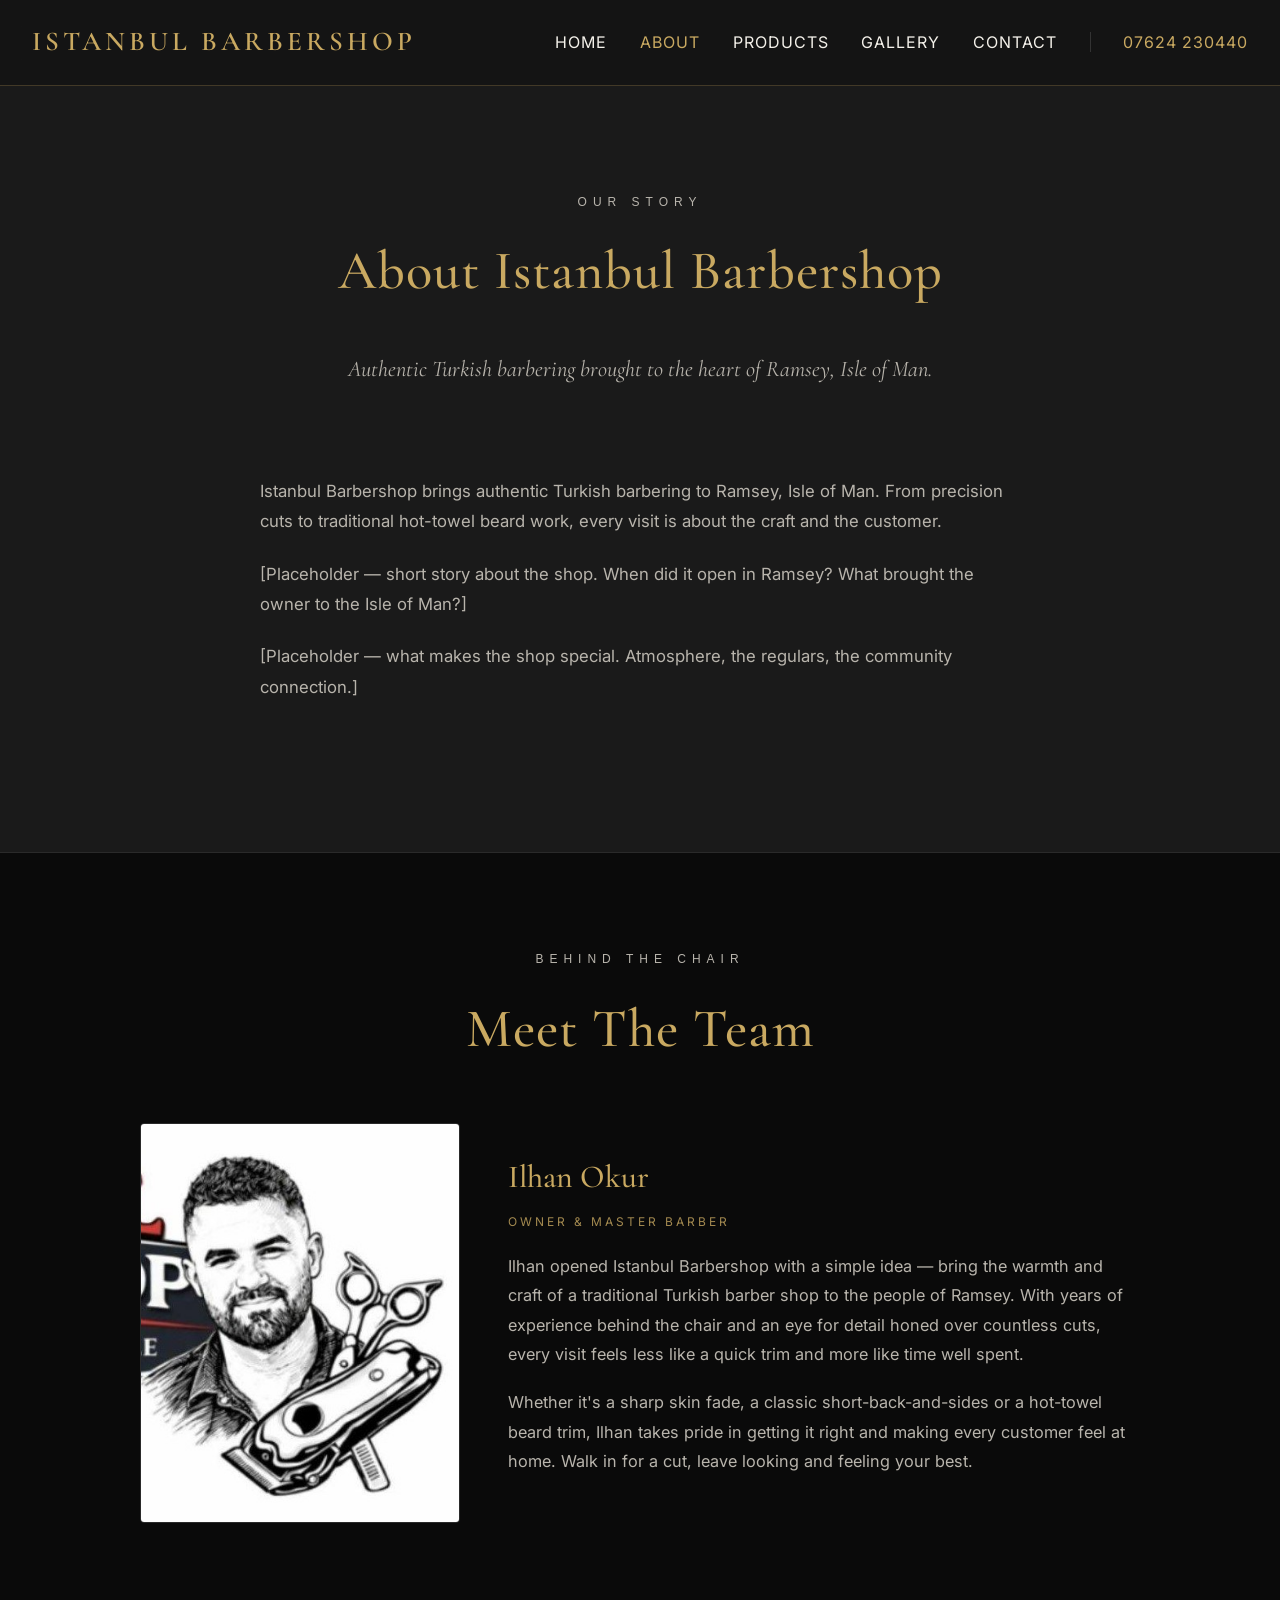
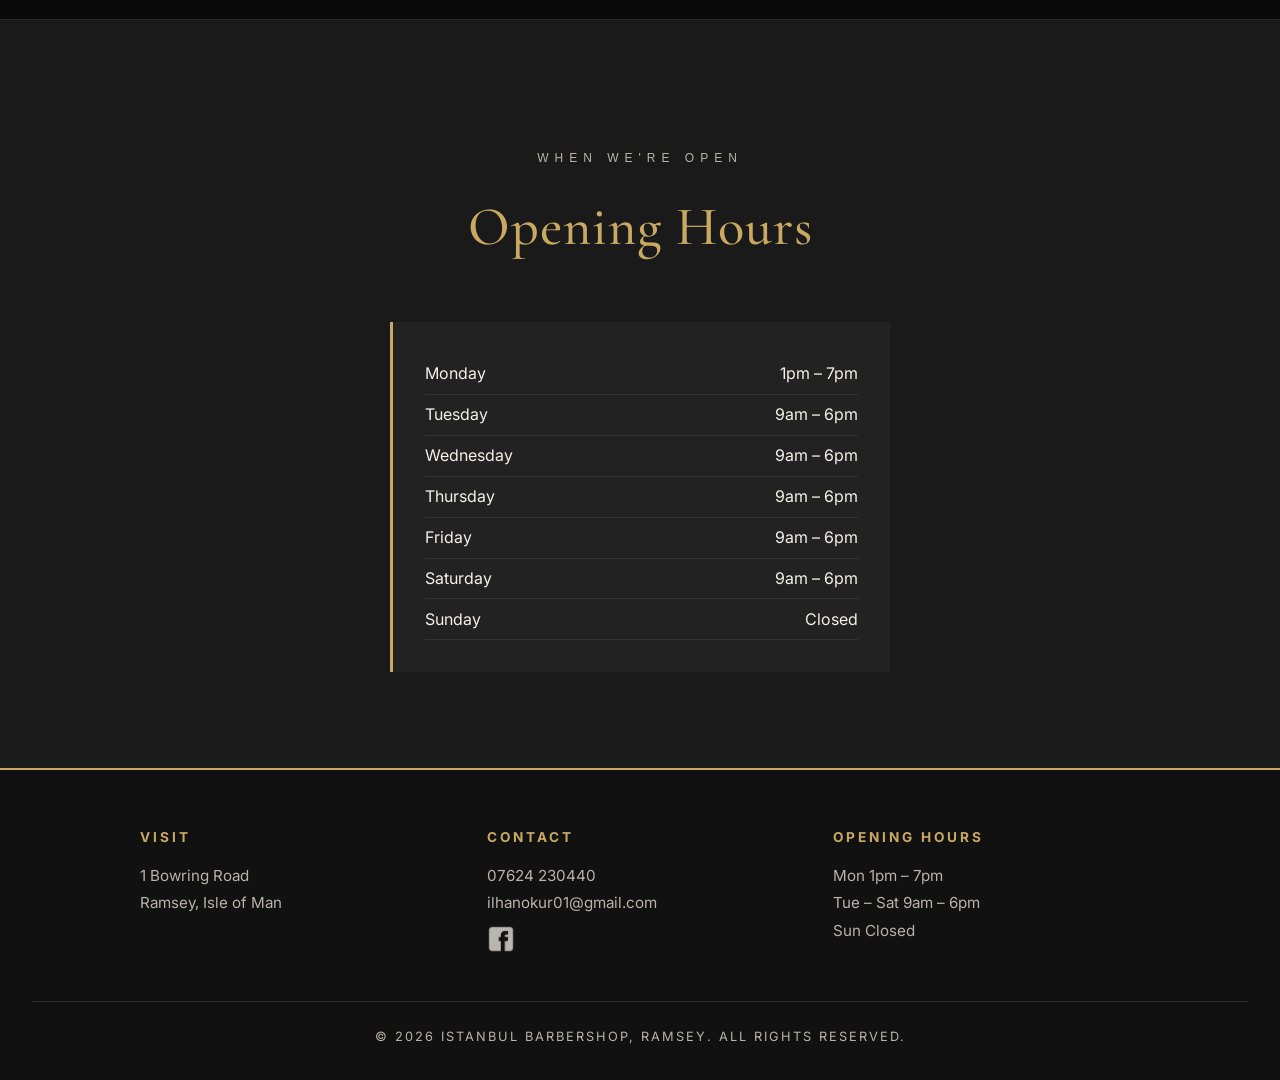
==== about.html @ e6953e74 "Initial commit" ====
<!DOCTYPE html>
<html lang="en">
<head>
  <meta charset="UTF-8">
  <meta name="viewport" content="width=device-width, initial-scale=1.0">
  <title>About — Istanbul Barbershop, Ramsey</title>
  <link rel="preconnect" href="https://fonts.googleapis.com">
  <link rel="preconnect" href="https://fonts.gstatic.com" crossorigin>
  <link href="https://fonts.googleapis.com/css2?family=Cormorant+Garamond:wght@400;500;600;700&family=Inter:wght@300;400;500;600&display=swap" rel="stylesheet">
  <link rel="stylesheet" href="css/style.css">
  <script src="js/page-transition.js"></script>
  <script src="js/reveal.js" defer></script>
</head>
<body class="subpage">
  <header>
    <div class="logo">Istanbul Barbershop</div>
    <nav>
      <a href="index.html">Home</a>
      <a href="about.html" class="active">About</a>
      <a href="shop.html">Products</a>
      <a href="gallery.html">Gallery</a>
      <a href="contact.html">Contact</a>
      <a href="tel:+441624230440" class="header-phone">07624 230440</a>
    </nav>
  </header>

  <!-- ABOUT -->
  <section class="intro contained">
    <p class="eyebrow">Our Story</p>
    <h2>About Istanbul Barbershop</h2>
    <p class="lead">
      Authentic Turkish barbering brought to the heart of Ramsey, Isle of Man.
    </p>
  </section>

  <section class="contained about-body">
    <div class="about-text">
      <p>Istanbul Barbershop brings authentic Turkish barbering to Ramsey, Isle of Man. From precision cuts to traditional hot-towel beard work, every visit is about the craft and the customer.</p>
      <p>[Placeholder — short story about the shop. When did it open in Ramsey? What brought the owner to the Isle of Man?]</p>
      <p>[Placeholder — what makes the shop special. Atmosphere, the regulars, the community connection.]</p>
    </div>
  </section>

  <!-- TEAM -->
  <section class="team-section">
    <div class="contained" style="text-align:center;">
      <p class="eyebrow">Behind The Chair</p>
      <h2>Meet The Team</h2>
      <div class="team-grid">
        <div class="team-member">
          <div class="team-photo">
            <img src="Photos/ilhan.jpg" alt="Ilhan Okur, Owner of Istanbul Barbershop">
          </div>
          <div class="team-bio">
            <h3>Ilhan Okur</h3>
            <p class="team-role">Owner &amp; Master Barber</p>
            <p>Ilhan opened Istanbul Barbershop with a simple idea — bring the warmth and craft of a traditional Turkish barber shop to the people of Ramsey. With years of experience behind the chair and an eye for detail honed over countless cuts, every visit feels less like a quick trim and more like time well spent.</p>
            <p>Whether it's a sharp skin fade, a classic short-back-and-sides or a hot-towel beard trim, Ilhan takes pride in getting it right and making every customer feel at home. Walk in for a cut, leave looking and feeling your best.</p>
          </div>
        </div>
      </div>
    </div>
  </section>

  <!-- OPENING HOURS -->
  <section class="contained">
    <p class="eyebrow">When We're Open</p>
    <h2>Opening Hours</h2>
    <div class="info-block" style="max-width: 500px; margin: 3rem auto 0;">
      <ul class="hours-list">
        <li><span>Monday</span><span>1pm – 7pm</span></li>
        <li><span>Tuesday</span><span>9am – 6pm</span></li>
        <li><span>Wednesday</span><span>9am – 6pm</span></li>
        <li><span>Thursday</span><span>9am – 6pm</span></li>
        <li><span>Friday</span><span>9am – 6pm</span></li>
        <li><span>Saturday</span><span>9am – 6pm</span></li>
        <li><span>Sunday</span><span>Closed</span></li>
      </ul>
    </div>
  </section>

  <footer>
    <div class="footer-grid">
      <div>
        <h4>Visit</h4>
        <p>1 Bowring Road<br>Ramsey, Isle of Man</p>
      </div>
      <div>
        <h4>Contact</h4>
        <p>
          <a href="tel:+441624230440">07624 230440</a><br>
          <a href="mailto:ilhanokur01@gmail.com">ilhanokur01@gmail.com</a><br>
          <a href="https://www.facebook.com/people/Istanbul-Barbershop/61580730493596/" target="_blank" rel="noopener" class="social-link" aria-label="Facebook">
            <img src="Photos/facebook.png" alt="Facebook">
          </a>
        </p>
      </div>
      <div>
        <h4>Opening Hours</h4>
        <p>Mon 1pm – 7pm<br>Tue – Sat 9am – 6pm<br>Sun Closed</p>
      </div>
    </div>
    <p class="copyright">&copy; 2026 Istanbul Barbershop, Ramsey. All rights reserved.</p>
  </footer>
</body>
</html>
---- css/style.css ----
:root {
  --bg: #1a1a1a;
  --panel: #222;
  --accent: #c9a961;
  --text: #f4f1ea;
  --muted: #b8b4ac;
}

* { box-sizing: border-box; margin: 0; padding: 0; }

html { scroll-behavior: smooth; }

body {
  font-family: 'Inter', 'Helvetica Neue', Arial, sans-serif;
  background: var(--bg);
  color: var(--text);
  line-height: 1.7;
  overflow-x: hidden; /* prevent horizontal scrollbar during slide */
  -webkit-font-smoothing: antialiased;
  -moz-osx-font-smoothing: grayscale;
}

/* SCROLL REVEAL ANIMATIONS */
.reveal {
  opacity: 0;
  transform: translateY(28px);
  transition: opacity 0.8s cubic-bezier(.2,.7,.2,1), transform 0.8s cubic-bezier(.2,.7,.2,1);
  will-change: opacity, transform;
}
.reveal.is-visible {
  opacity: 1;
  transform: none;
}
@media (prefers-reduced-motion: reduce) {
  .reveal { opacity: 1; transform: none; transition: none; }
  html { scroll-behavior: auto; }
}

header {
  position: fixed;
  top: 0;
  left: 0;
  right: 0;
  z-index: 100;
  background: rgba(17, 17, 17, 0.55);
  backdrop-filter: blur(14px) saturate(140%);
  -webkit-backdrop-filter: blur(14px) saturate(140%);
  padding: 1.2rem 2rem;
  border-bottom: 1px solid rgba(201, 169, 97, 0.25);
  display: flex;
  justify-content: space-between;
  align-items: center;
  flex-wrap: wrap;
  transition: background 0.3s, border-color 0.3s, padding 0.3s;
}

/* When scrolled, deepen the background slightly */
header.scrolled {
  background: rgba(17, 17, 17, 0.85);
  border-bottom-color: rgba(201, 169, 97, 0.5);
  padding: 0.85rem 2rem;
}

.logo {
  font-family: 'Cormorant Garamond', Georgia, serif;
  font-size: 1.7rem;
  font-weight: 600;
  color: var(--accent);
  letter-spacing: 4px;
  text-transform: uppercase;
}

nav a {
  color: var(--text);
  text-decoration: none;
  margin-left: 1.8rem;
  font-size: 1rem;
  text-transform: uppercase;
  letter-spacing: 1px;
  transition: color 0.2s;
}

nav a:hover, nav a.active { color: var(--accent); }

.hero {
  min-height: 92vh;
  background: linear-gradient(rgba(0,0,0,0.55), rgba(0,0,0,0.75)),
              #111 url('../Photos/edited-photo.png') center 30%/cover no-repeat;
  display: flex;
  flex-direction: column;
  justify-content: center;
  align-items: flex-start;
  text-align: left;
  padding: 4rem 2rem;
  position: relative;
}

.hero-content {
  max-width: 720px;
  margin-left: max(2rem, 14vw);
  margin-right: auto;
}

.hero-eyebrow {
  font-size: 0.75rem;
  letter-spacing: 6px;
  text-transform: uppercase;
  color: var(--accent);
  margin-bottom: 1.5rem;
  font-family: 'Helvetica Neue', Arial, sans-serif;
}

.hero h1 {
  font-family: 'Cormorant Garamond', Georgia, serif;
  font-size: clamp(2.8rem, 7vw, 6rem);
  color: var(--text);
  letter-spacing: 0.5px;
  text-transform: none;
  font-weight: 500;
  margin-bottom: 1.5rem;
  line-height: 1.05;
  text-shadow: 0 2px 30px rgba(0,0,0,0.4);
}

.hero .hero-sub {
  font-size: 1.15rem;
  color: var(--muted);
  max-width: 540px;
  margin-bottom: 2.5rem;
  line-height: 1.6;
}

.btn { display: inline-flex; align-items: center; gap: 0.9rem; }
.btn-arrow {
  display: inline-flex;
  align-items: center;
  justify-content: center;
  width: 30px;
  height: 30px;
  border-radius: 50%;
  background: #111;
  color: var(--accent);
  transition: transform 0.25s, background 0.25s, color 0.25s;
}
.btn:hover .btn-arrow {
  background: var(--accent);
  color: #111;
  transform: translateX(4px);
}

.btn {
  display: inline-block;
  padding: 0.9rem 2rem;
  background: var(--accent);
  color: #111;
  text-decoration: none;
  text-transform: uppercase;
  letter-spacing: 2px;
  font-weight: bold;
  border: 2px solid var(--accent);
  transition: all 0.2s;
}

.btn:hover { background: transparent; color: var(--accent); }
.btn:hover .btn-arrow { background: var(--accent); color: #111; }

.btn-outline {
  display: inline-block;
  padding: 0.85rem 2.2rem;
  background: transparent;
  color: var(--accent);
  text-decoration: none;
  text-transform: uppercase;
  letter-spacing: 3px;
  font-size: 0.85rem;
  font-weight: bold;
  border: 1px solid var(--accent);
  transition: all 0.2s;
}
.btn-outline:hover { background: var(--accent); color: #111; }

.header-phone {
  margin-left: auto;
  padding-left: 2rem;
  border-left: 1px solid #333;
  margin-left: 1.8rem;
  color: var(--accent) !important;
  letter-spacing: 1px;
}

main {
  max-width: 1100px;
  margin: 0 auto;
  padding: 6rem 2rem;
}

section { margin-bottom: 0; }

.contained {
  max-width: 1100px;
  margin: 0 auto;
  padding: 6rem 2rem;
}

h2 {
  font-family: 'Cormorant Garamond', Georgia, serif;
  color: var(--accent);
  font-size: clamp(2.2rem, 4.5vw, 3.4rem);
  letter-spacing: 1px;
  text-transform: none;
  margin-bottom: 2rem;
  text-align: center;
  font-weight: 500;
}

.eyebrow {
  font-size: 0.75rem;
  letter-spacing: 6px;
  text-transform: uppercase;
  color: var(--muted);
  text-align: center;
  margin-bottom: 0.8rem;
  font-family: 'Helvetica Neue', Arial, sans-serif;
}

/* INTRO / ABOUT PREVIEW */
.intro { text-align: center; max-width: 760px; margin: 0 auto; }
.intro.contained { padding-bottom: 1.5rem; }
.intro + .contained { padding-top: 1.5rem; }
.intro .lead {
  font-family: 'Cormorant Garamond', Georgia, serif;
  font-size: 1.4rem;
  color: var(--muted);
  line-height: 1.7;
  margin-bottom: 2.5rem;
  font-weight: 400;
  font-style: italic;
}

/* SECTION TITLES — center align eyebrow + h2 stacks */
.services-section, .pricing-section, .gallery-section { text-align: center; }
.services-section .services, .pricing-section .price-list, .gallery-section .gallery-featured { text-align: left; }

/* SERVICES — full-bleed with photo background */
.services-section {
  position: relative;
  width: 100%;
  background: linear-gradient(rgba(10,10,10,0.72), rgba(10,10,10,0.86)),
              #111 url('../Photos/edited-photo (1).png') center/cover no-repeat;
  background-attachment: fixed;
  padding: 8rem 2rem;
  border-top: 1px solid #2a2a2a;
  border-bottom: 1px solid #2a2a2a;
}
.services-inner {
  max-width: 1100px;
  margin: 0 auto;
}
.services-section .eyebrow { color: var(--accent); }

.services {
  display: grid;
  grid-template-columns: repeat(auto-fit, minmax(220px, 1fr));
  gap: 1.5rem;
  margin-top: 3rem;
}

/* SERVICES — no boxes, just text on photo */
.service {
  background: transparent;
  border: none;
  padding: 1.5rem 1rem;
  text-align: center;
  transition: transform 0.3s;
  position: relative;
}

.service::after {
  content: '';
  position: absolute;
  bottom: 0;
  left: 50%;
  transform: translateX(-50%);
  width: 0;
  height: 1px;
  background: var(--accent);
  transition: width 0.4s;
}
.service:hover::after { width: 60%; }
.service:hover { transform: translateY(-3px); }

.service-icon {
  display: flex;
  justify-content: center;
  align-items: center;
  margin-bottom: 1.4rem;
  color: var(--accent);
  filter: drop-shadow(0 2px 6px rgba(0,0,0,0.5));
  transition: transform 0.3s, color 0.3s;
}
.service-icon svg {
  width: 56px;
  height: 56px;
  display: block;
}

.beard-icon {
  display: block;
  width: 64px;
  height: 64px;
  object-fit: contain;
  /* Recolour the dark navy silhouette to gold (#c9a961) */
  filter: brightness(0) saturate(100%) invert(72%) sepia(40%) saturate(560%) hue-rotate(2deg) brightness(92%) contrast(88%);
  transition: filter 0.3s;
}
.service:hover .beard-icon {
  filter: brightness(0) saturate(100%) invert(82%) sepia(38%) saturate(520%) hue-rotate(2deg) brightness(98%) contrast(88%);
}
.service:hover .service-icon { transform: scale(1.08); color: #e0c071; }

.service h3 {
  font-family: 'Cormorant Garamond', Georgia, serif;
  color: var(--accent);
  margin-bottom: 0.6rem;
  letter-spacing: 1px;
  text-transform: none;
  font-size: 1.6rem;
  font-weight: 500;
  text-shadow: 0 1px 8px rgba(0,0,0,0.6);
}
.service p {
  color: var(--text);
  font-size: 0.95rem;
  line-height: 1.6;
  text-shadow: 0 1px 8px rgba(0,0,0,0.7);
}
.service .price { font-size: 1.4rem; margin-top: 0.8rem; color: var(--text); }

/* PRICING */
.price-list {
  list-style: none;
  max-width: 600px;
  margin: 3rem auto 0;
  background: var(--panel);
  padding: 2.5rem 3rem;
  border: 1px solid #2a2a2a;
}
.price-list li {
  display: flex;
  align-items: baseline;
  gap: 1rem;
  padding: 1rem 0;
  border-bottom: 1px dashed #333;
  font-size: 1.05rem;
}
.price-list li:last-child { border-bottom: none; }
.price-name { color: var(--text); letter-spacing: 1px; }
.price-dots { flex: 1; border-bottom: 1px dotted #444; transform: translateY(-4px); }
.price-amount { color: var(--accent); font-weight: bold; font-size: 1.2rem; }

/* GALLERY / SHOP — full grid */
.gallery-grid {
  display: grid;
  grid-template-columns: repeat(3, 1fr);
  gap: 1rem;
  margin-top: 3rem;
}
.gallery-grid .photo {
  aspect-ratio: 4 / 5;
  background: var(--panel);
  overflow: hidden;
  position: relative;
  display: flex;
  align-items: center;
  justify-content: center;
  color: var(--muted);
  font-size: 0.85rem;
  letter-spacing: 1px;
}
.gallery-grid .photo.placeholder {
  border: 1px dashed #2a2a2a;
  background: #161616;
}
.gallery-grid .photo img {
  width: 100%;
  height: 100%;
  object-fit: cover;
  transition: transform 0.5s, filter 0.4s;
  filter: brightness(0.9);
}
.gallery-grid .photo:hover img { transform: scale(1.05); filter: brightness(1); }
@media (max-width: 800px) {
  .gallery-grid { grid-template-columns: repeat(2, 1fr); }
}
@media (max-width: 500px) {
  .gallery-grid { grid-template-columns: 1fr; }
}

/* GALLERY (featured 3-up) */
.gallery-featured {
  display: grid;
  grid-template-columns: repeat(3, 1fr);
  gap: 1rem;
  margin-top: 3rem;
}
.gallery-featured .photo {
  aspect-ratio: 3/4;
  background: var(--panel);
  overflow: hidden;
  position: relative;
}
.gallery-featured .photo img {
  width: 100%;
  height: 100%;
  object-fit: cover;
  transition: transform 0.5s, filter 0.4s;
  filter: brightness(0.85);
}
.gallery-featured .photo:hover img {
  transform: scale(1.04);
  filter: brightness(1);
}

.gallery {
  display: grid;
  grid-template-columns: repeat(auto-fill, minmax(220px, 1fr));
  gap: 1rem;
  margin-top: 2rem;
}

.gallery .photo {
  aspect-ratio: 1;
  background: var(--panel);
  display: flex;
  align-items: center;
  justify-content: center;
  color: var(--muted);
  font-size: 0.9rem;
  overflow: hidden;
}

.gallery .photo img { width: 100%; height: 100%; object-fit: cover; }

.contact-grid {
  display: grid;
  grid-template-columns: repeat(4, 1fr);
  gap: 1.5rem;
}
@media (max-width: 800px) {
  .contact-grid { grid-template-columns: 1fr 1fr; }
}
@media (max-width: 500px) {
  .contact-grid { grid-template-columns: 1fr; }
}

.info-block {
  background: var(--panel);
  padding: 2rem;
  border-left: 3px solid var(--accent);
}

.info-block h3 { color: var(--accent); margin-bottom: 0.8rem; }

.hours-list { list-style: none; }
.hours-list li {
  display: flex;
  justify-content: space-between;
  padding: 0.4rem 0;
  border-bottom: 1px solid #333;
}

footer {
  background: #111;
  text-align: center;
  padding: 3.5rem 2rem 2rem;
  color: var(--muted);
  border-top: 2px solid var(--accent);
  margin-top: 0;
}
.footer-grid {
  display: grid;
  grid-template-columns: repeat(auto-fit, minmax(200px, 1fr));
  gap: 2.5rem;
  max-width: 1000px;
  margin: 0 auto 2.5rem;
  text-align: left;
}
.footer-grid h4 {
  color: var(--accent);
  font-size: 0.85rem;
  letter-spacing: 3px;
  text-transform: uppercase;
  margin-bottom: 0.8rem;
}
.footer-grid p { line-height: 1.8; font-size: 0.95rem; }
.footer-grid a { color: var(--muted); text-decoration: none; }
.footer-grid a:hover { color: var(--accent); }

.social-link {
  display: inline-flex;
  align-items: center;
  justify-content: center;
  width: 28px;
  height: 28px;
  margin-top: 0.5rem;
}
.social-link img {
  width: 100%;
  height: 100%;
  object-fit: contain;
  /* Recolour the black PNG to muted grey */
  filter: brightness(0) saturate(100%) invert(78%) sepia(6%) saturate(180%) hue-rotate(355deg) brightness(95%) contrast(85%);
  transition: filter 0.25s, transform 0.25s;
}
.social-link:hover img {
  /* Gold on hover */
  filter: brightness(0) saturate(100%) invert(72%) sepia(40%) saturate(560%) hue-rotate(2deg) brightness(92%) contrast(88%);
  transform: scale(1.08);
}

.fb-card-link {
  color: var(--accent);
  display: inline-flex;
  align-items: center;
  gap: 0.6rem;
  text-decoration: none;
}
.fb-card-icon {
  width: 20px;
  height: 20px;
  object-fit: contain;
  filter: brightness(0) saturate(100%) invert(72%) sepia(40%) saturate(560%) hue-rotate(2deg) brightness(92%) contrast(88%);
  transition: filter 0.2s, transform 0.2s;
}
.fb-card-link:hover .fb-card-icon { transform: scale(1.1); }
.copyright {
  font-size: 0.8rem;
  letter-spacing: 2px;
  text-transform: uppercase;
  border-top: 1px solid #2a2a2a;
  padding-top: 1.5rem;
}

/* MOBILE */
@media (max-width: 800px) {
  .hero { padding: 3rem 1.5rem; min-height: 80vh; }
  .header-phone { display: none; }
  main { padding: 4rem 1.5rem; }
  .gallery-featured { grid-template-columns: 1fr; }
  .price-list { padding: 1.5rem; }
  .footer-grid { text-align: center; }
}

.about-text { max-width: 760px; margin: 0 auto; }

/* TEAM SECTION (full-bleed black band) */
.team-section {
  width: 100%;
  background: #0a0a0a;
  border-top: 1px solid #2a2a2a;
  border-bottom: 1px solid #2a2a2a;
  margin: 2rem 0;
}

/* TEAM */
.team-grid {
  display: flex;
  justify-content: center;
  margin-top: 3rem;
}
.team-member {
  display: grid;
  grid-template-columns: 320px 1fr;
  gap: 3rem;
  align-items: center;
  max-width: 1000px;
  width: 100%;
}
.team-photo {
  width: 100%;
  aspect-ratio: 4 / 5;
  background: var(--panel);
  border: 1px solid #2a2a2a;
  border-radius: 4px;
  display: flex;
  align-items: center;
  justify-content: center;
  color: var(--muted);
  font-size: 0.85rem;
  letter-spacing: 1px;
  overflow: hidden;
}
.team-photo img { width: 100%; height: 100%; object-fit: cover; }
.team-bio { text-align: left; }
.team-member h3 {
  font-family: 'Cormorant Garamond', Georgia, serif;
  color: var(--accent);
  font-size: 2rem;
  font-weight: 500;
  margin-bottom: 0.4rem;
}
.team-role {
  color: var(--accent) !important;
  letter-spacing: 3px !important;
  text-transform: uppercase;
  font-size: 0.75rem !important;
  margin-bottom: 1.5rem;
  opacity: 0.8;
}
.team-bio p {
  color: var(--muted);
  font-size: 1.02rem;
  line-height: 1.8;
  margin-bottom: 1.2rem;
}

@media (max-width: 800px) {
  .team-member { grid-template-columns: 1fr; gap: 2rem; }
  .team-photo { max-width: 280px; margin: 0 auto; }
  .team-bio { text-align: center; }
}
.about-text p { margin-bottom: 1.4rem; color: var(--muted); font-size: 1.05rem; line-height: 1.8; }

/* Subpages (no hero) need padding so content clears the fixed header */
body.subpage { padding-top: 6rem; }

/* MAP SECTION */
.map-section {
  width: 100%;
  background: #0f0f0f;
  border-top: 1px solid #2a2a2a;
  border-bottom: 1px solid #2a2a2a;
  padding: 3rem 0 4rem;
  margin-top: 1rem;
}
.map-text { text-align: center; padding-bottom: 2rem; }
.map-text .lead { max-width: 600px; margin: 0 auto; }
.map-frame {
  width: 100%;
  max-width: 1350px;
  margin: 0 auto;
  height: 600px;
  background: #1a1a1a;
  position: relative;
  overflow: hidden;
  filter: grayscale(20%) contrast(0.95);
  border: 1px solid #2a2a2a;
}
.map-frame iframe {
  display: block;
  width: 100%;
  height: 100%;
  border: 0;
}
@media (max-width: 800px) {
  .map-frame { height: 500px; }
}

/* ─────────────────────────────────────────
   PAGE TRANSITION ANIMATIONS (Style A)
   ───────────────────────────────────────── */

/* Exit: slide the current page out to the left */
@keyframes exitLeft {
  from { transform: translateX(0);    opacity: 1; }
  to   { transform: translateX(-40%); opacity: 0; }
}

/* Exit: slide the current page out to the right */
@keyframes exitRight {
  from { transform: translateX(0);   opacity: 1; }
  to   { transform: translateX(40%); opacity: 0; }
}

/* Enter: new page slides in from the right */
@keyframes enterFromRight {
  from { transform: translateX(40%); opacity: 0; }
  to   { transform: translateX(0);   opacity: 1; }
}

/* Enter: new page slides in from the left */
@keyframes enterFromLeft {
  from { transform: translateX(-40%); opacity: 0; }
  to   { transform: translateX(0);    opacity: 1; }
}

body.pt-exit-left {
  animation: exitLeft 0.22s ease-out forwards;
  pointer-events: none;
}

body.pt-exit-right {
  animation: exitRight 0.22s ease-out forwards;
  pointer-events: none;
}

body.pt-enter-from-right {
  animation: enterFromRight 0.22s ease-out forwards;
}

body.pt-enter-from-left {
  animation: enterFromLeft 0.22s ease-out forwards;
}
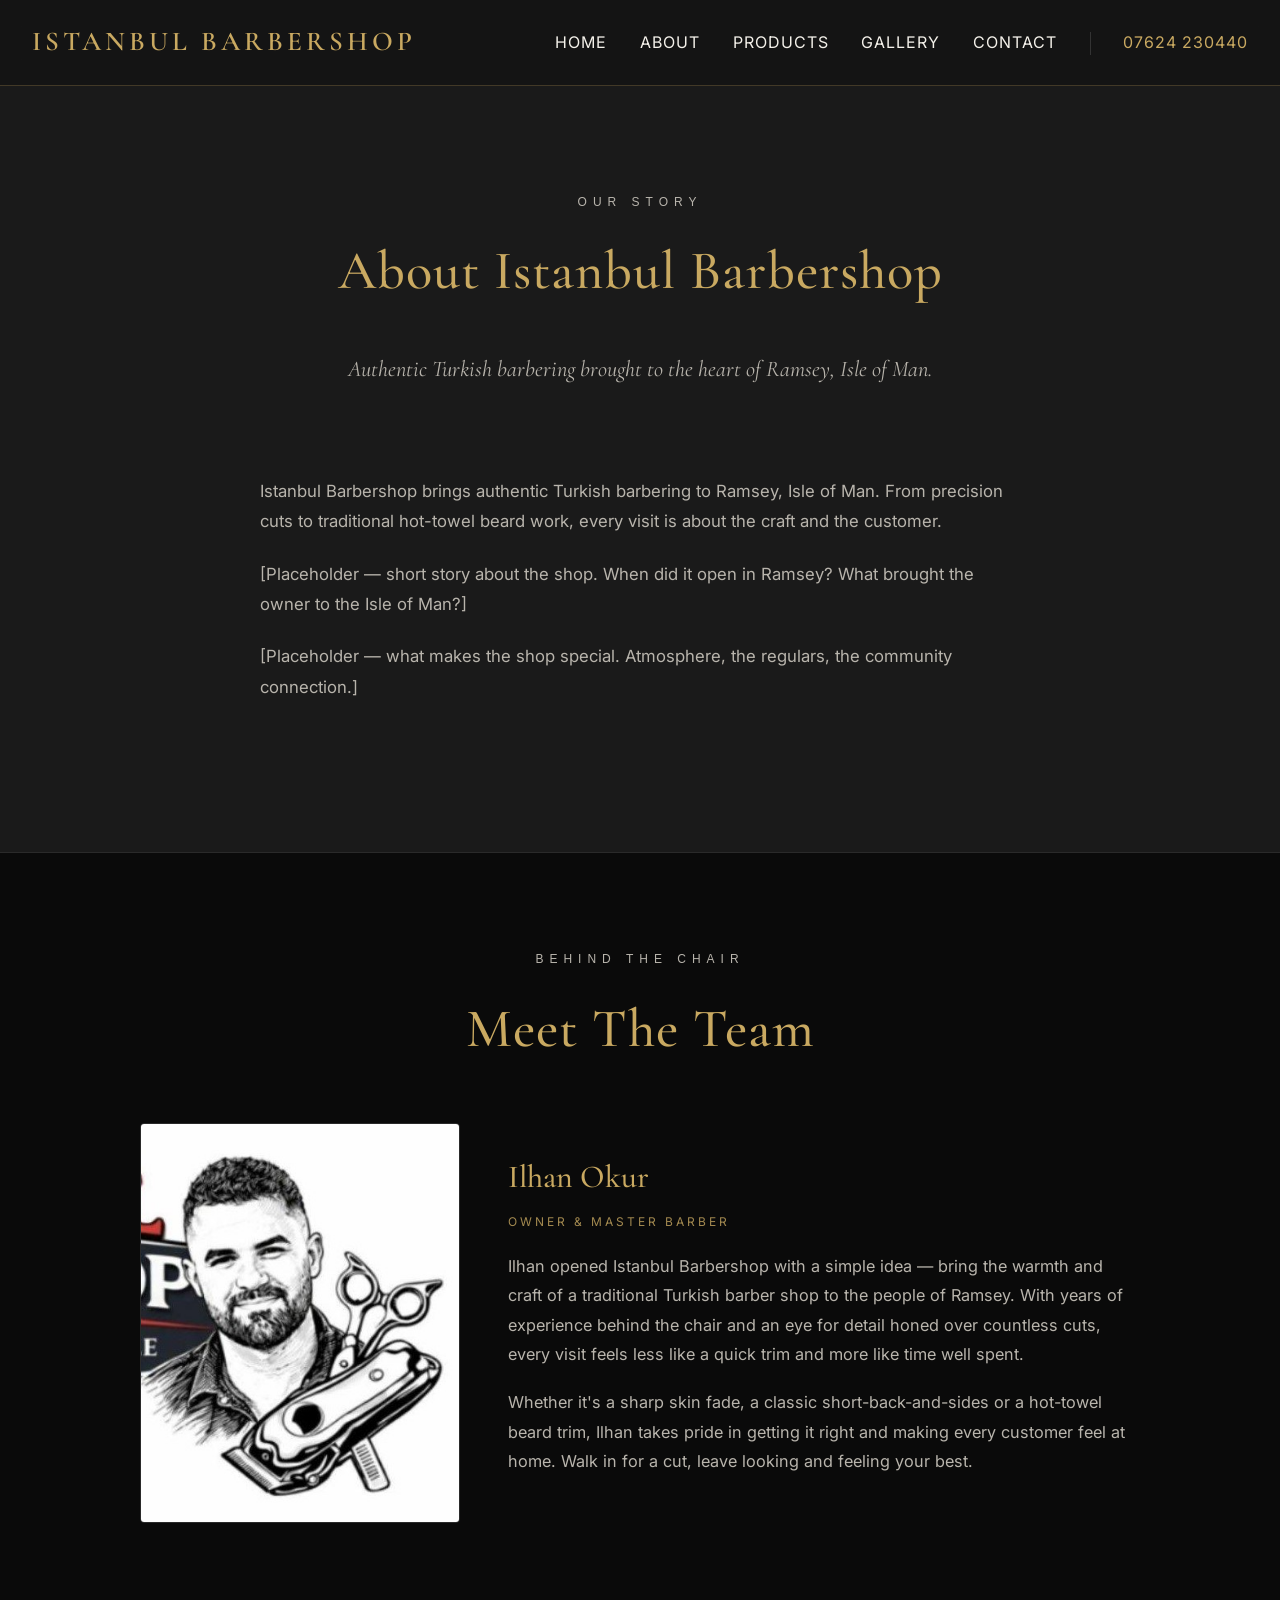
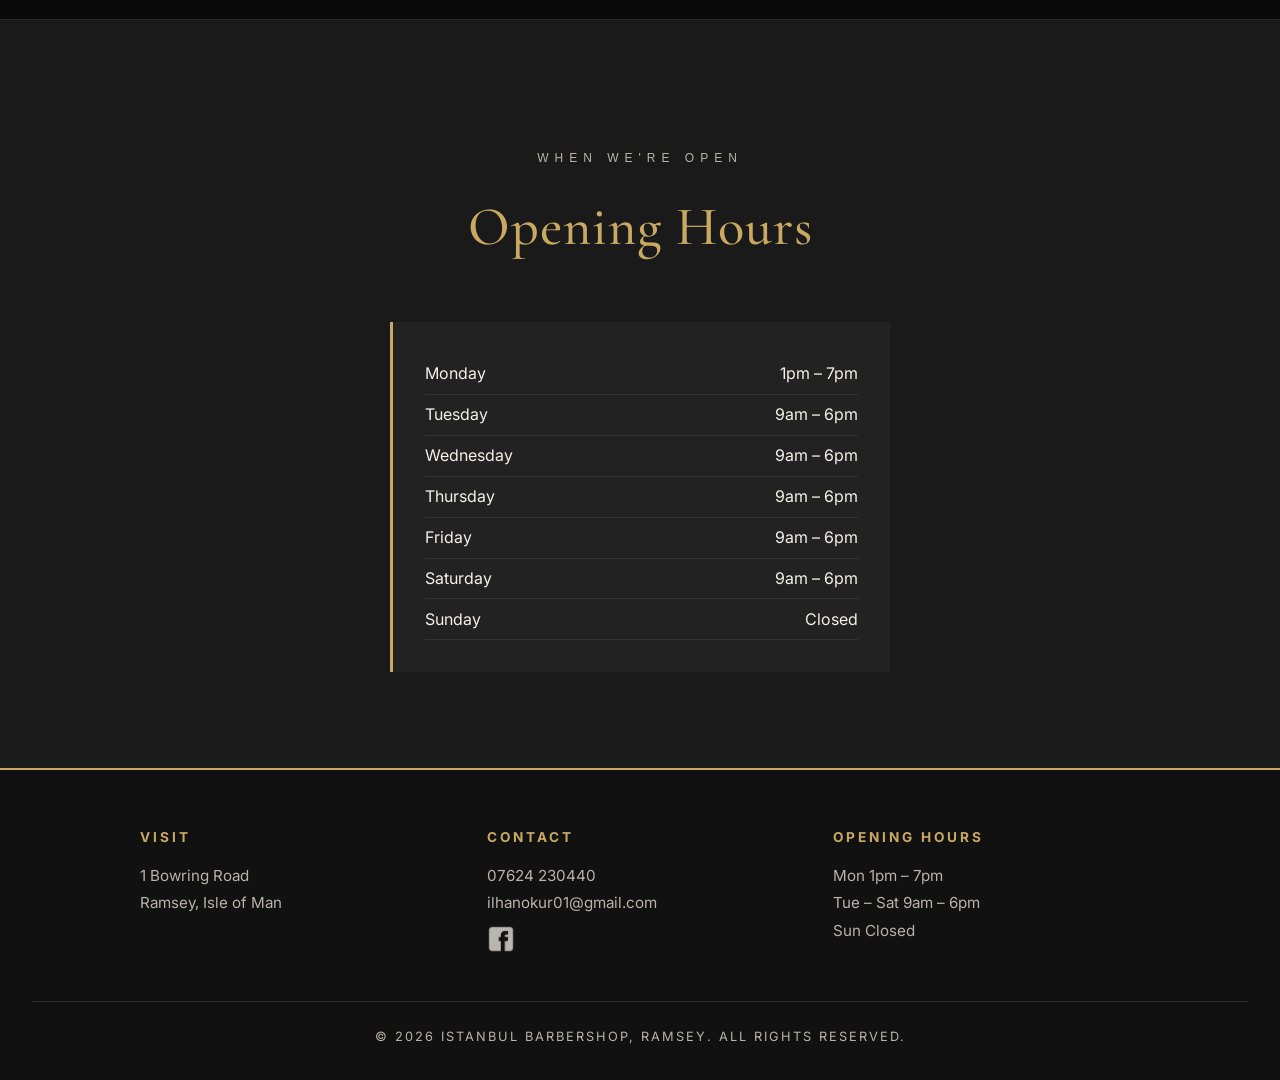
==== commit 4e780d1d: "Add hamburger menu for mobile — nav collapses to toggle button on screens ≤800px" ====
--- a/about.html
+++ b/about.html
@@ -14,6 +14,9 @@
 <body class="subpage">
   <header>
     <div class="logo">Istanbul Barbershop</div>
+    <button class="nav-toggle" aria-label="Toggle navigation" aria-expanded="false">
+      <span></span><span></span><span></span>
+    </button>
     <nav>
       <a href="index.html">Home</a>
       <a href="about.html" class="active">About</a>
@@ -102,5 +105,22 @@
     </div>
     <p class="copyright">&copy; 2026 Istanbul Barbershop, Ramsey. All rights reserved.</p>
   </footer>
+
+  <script>
+    const toggle = document.querySelector('.nav-toggle');
+    const nav    = document.querySelector('nav');
+    toggle.addEventListener('click', () => {
+      const isOpen = nav.classList.toggle('open');
+      toggle.classList.toggle('open', isOpen);
+      toggle.setAttribute('aria-expanded', isOpen);
+    });
+    nav.querySelectorAll('a').forEach(link => {
+      link.addEventListener('click', () => {
+        nav.classList.remove('open');
+        toggle.classList.remove('open');
+        toggle.setAttribute('aria-expanded', false);
+      });
+    });
+  </script>
 </body>
 </html>
--- a/css/style.css
+++ b/css/style.css
@@ -77,10 +77,25 @@
   font-size: 1rem;
   text-transform: uppercase;
   letter-spacing: 1px;
+  position: relative;
+  padding-bottom: 3px;
   transition: color 0.2s;
 }
 
-nav a:hover, nav a.active { color: var(--accent); }
+/* Animated gold underline — hover only */
+nav a::after {
+  content: '';
+  position: absolute;
+  bottom: 0;
+  left: 0;
+  width: 0;
+  height: 1.5px;
+  background: var(--accent);
+  transition: width 0.25s ease;
+}
+
+nav a:hover { color: var(--accent); }
+nav a:hover::after { width: 100%; }
 
 .hero {
   min-height: 92vh;
@@ -237,6 +252,17 @@
   font-style: italic;
 }
 
+/* PRICING — full-bleed texture strip */
+.pricing-section {
+  width: 100%;
+  background: url('../Photos/texture2.jpg') center/cover no-repeat;
+  padding: 6rem 2rem;
+}
+.pricing-section .price-list {
+  max-width: 680px;
+  margin: 0 auto;
+}
+
 /* SECTION TITLES — center align eyebrow + h2 stacks */
 .services-section, .pricing-section, .gallery-section { text-align: center; }
 .services-section .services, .pricing-section .price-list, .gallery-section .gallery-featured { text-align: left; }
@@ -341,9 +367,7 @@
   list-style: none;
   max-width: 600px;
   margin: 3rem auto 0;
-  background: var(--panel);
-  padding: 2.5rem 3rem;
-  border: 1px solid #2a2a2a;
+  padding: 2.5rem 0;
 }
 .price-list li {
   display: flex;
@@ -529,7 +553,8 @@
   width: 20px;
   height: 20px;
   object-fit: contain;
-  filter: brightness(0) saturate(100%) invert(72%) sepia(40%) saturate(560%) hue-rotate(2deg) brightness(92%) contrast(88%);
+  /* Facebook blue (#1877F2) */
+  filter: brightness(0) saturate(100%) invert(29%) sepia(96%) saturate(1235%) hue-rotate(204deg) brightness(98%) contrast(97%);
   transition: filter 0.2s, transform 0.2s;
 }
 .fb-card-link:hover .fb-card-icon { transform: scale(1.1); }
@@ -541,10 +566,96 @@
   padding-top: 1.5rem;
 }
 
+/* ─────────────────────────────────────────
+   HAMBURGER / MOBILE NAV
+   ───────────────────────────────────────── */
+
+/* The burger button — hidden on desktop */
+.nav-toggle {
+  display: none;
+  flex-direction: column;
+  justify-content: center;
+  align-items: center;
+  gap: 5px;
+  width: 42px;
+  height: 42px;
+  background: transparent;
+  border: 1px solid rgba(201, 169, 97, 0.4);
+  border-radius: 3px;
+  cursor: pointer;
+  padding: 0;
+  transition: border-color 0.2s;
+  flex-shrink: 0;
+}
+.nav-toggle:hover { border-color: var(--accent); }
+
+/* Three bars */
+.nav-toggle span {
+  display: block;
+  width: 20px;
+  height: 2px;
+  background: var(--accent);
+  border-radius: 2px;
+  transition: transform 0.3s, opacity 0.3s;
+  transform-origin: center;
+}
+
+/* Animate bars into an × when open */
+.nav-toggle.open span:nth-child(1) { transform: translateY(7px) rotate(45deg); }
+.nav-toggle.open span:nth-child(2) { opacity: 0; transform: scaleX(0); }
+.nav-toggle.open span:nth-child(3) { transform: translateY(-7px) rotate(-45deg); }
+
+@media (max-width: 800px) {
+  /* Show the burger */
+  .nav-toggle { display: flex; }
+
+  /* Hide the phone link on mobile (already hidden above, keep consistent) */
+  .header-phone { display: none !important; }
+
+  /* The <nav> itself becomes a full-width dropdown panel */
+  nav {
+    /* Take full width below the logo/burger row */
+    width: 100%;
+    order: 3; /* pushes nav below logo + burger */
+    display: flex;
+    flex-direction: column;
+    align-items: stretch;
+
+    /* Hidden by default */
+    max-height: 0;
+    overflow: hidden;
+    transition: max-height 0.35s ease, padding 0.35s ease;
+    padding: 0 0;
+
+    /* Subtle separator */
+    border-top: 1px solid transparent;
+  }
+
+  /* When open */
+  nav.open {
+    max-height: 400px;
+    padding: 0.6rem 0 0.8rem;
+    border-top-color: rgba(201, 169, 97, 0.2);
+  }
+
+  /* Each link becomes its own full-width row */
+  nav a {
+    margin-left: 0;
+    padding: 0.75rem 0.5rem;
+    font-size: 0.9rem;
+    letter-spacing: 2px;
+    border-bottom: 1px solid rgba(255,255,255,0.05);
+    text-align: left;
+  }
+  nav a:last-child { border-bottom: none; }
+
+  /* Underline animation stays but goes full-width */
+  nav a::after { display: none; }
+}
+
 /* MOBILE */
 @media (max-width: 800px) {
   .hero { padding: 3rem 1.5rem; min-height: 80vh; }
-  .header-phone { display: none; }
   main { padding: 4rem 1.5rem; }
   .gallery-featured { grid-template-columns: 1fr; }
   .price-list { padding: 1.5rem; }
